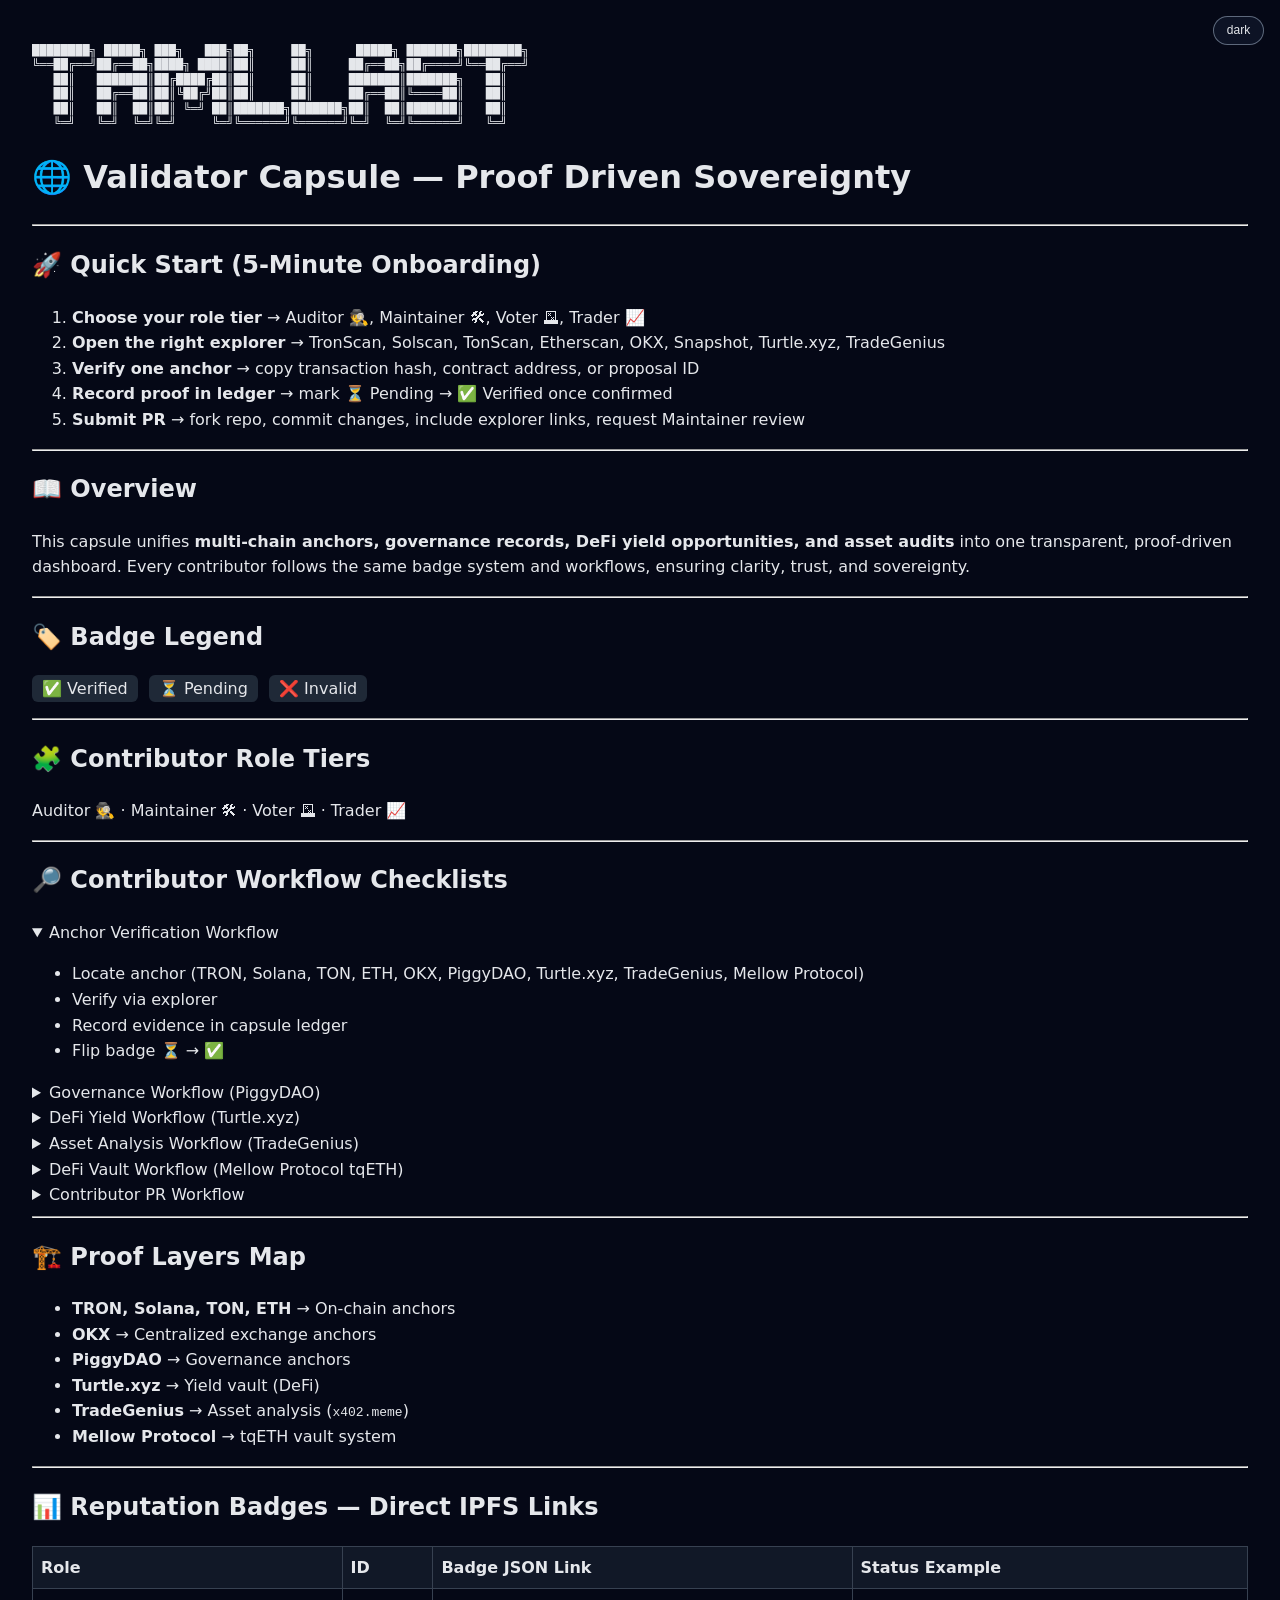
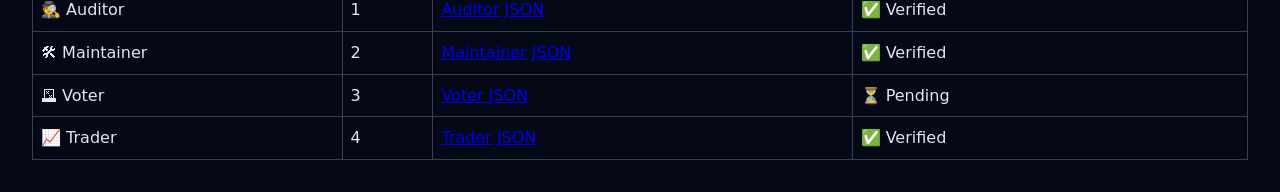
==== index.html @ 112803c5 "Fix formatting issues in index.html" ====
<!DOCTYPE html>
<html lang="en">
<head>
  <meta charset="UTF-8" />
  <title>Charm Capsule — Validator Dashboard</title>
  <meta name="viewport" content="width=device-width, initial-scale=1" />

  <meta property="og:title" content="Charm Capsule — Validator Sovereignty" />
  <meta property="og:description" content="Proof-driven governance, validator capsule, and sovereign ledger architecture." />
  <meta property="og:image" content="./Assets/og-image.png" />
  <meta property="og:url" content="https://charmcapsule.io" />
  <meta property="og:type" content="website" /> 
  
  <meta name="title" content="Charm Capsule — Validator Sovereignty Dashboard" />
  <meta name="description" content="A unified, proof-driven validator capsule for multi-chain anchors, governance records, DeFi yield workflows, and asset audits." />
  <meta name="keywords" content="validator dashboard, governance, multi-chain anchors, DeFi, TRON, Solana, TON, Ethereum, OKX, PiggyDAO, Turtle.xyz, TradeGenius, Mellow Protocol, tqETH" />
  <meta name="author" content="Charm Capsule" />
  <meta name="robots" content="index, follow" />
  <meta name="theme-color" content="#050816" />

  <style>
    :root {
      color-scheme: dark light;
      --bg: #050816;
      --fg: #e5e7eb;
    }
    [data-theme="light"] {
      --bg: #f9fafb;
      --fg: #020617;
    }

    body {
      font-family: system-ui, -apple-system, BlinkMacSystemFont, "Segoe UI", sans-serif;
      background: var(--bg);
      color: var(--fg);
      margin: 0;
      padding: 2rem;
      line-height: 1.6;
      transition: background 0.2s ease, color 0.2s ease;
    }

    .theme-toggle {
      position: fixed;
      top: 1rem;
      right: 1rem;
      padding: 0.4rem 0.8rem;
      border-radius: 999px;
      border: 1px solid rgba(148,163,184,0.6);
      background: rgba(15,23,42,0.8);
      color: #e5e7eb;
      cursor: pointer;
      font-size: 12px;
    }

    .pill {
      padding: 4px 10px;
      background: #1f2937;
      border-radius: 6px;
      margin-right: 6px;
    }

    pre.mono {
      background: #0a0f1a;
      padding: 1rem;
      border-radius: 8px;
      overflow-x: auto;
    }

    table {
      width: 100%;
      border-collapse: collapse;
      margin-top: 1rem;
    }

    th, td {
      border: 1px solid #374151;
      padding: 8px;
      text-align: left;
    }

    th {
      background: #111827;
    }
  </style>
</head>

<body>
  <button class="theme-toggle" id="themeToggle">dark</button>
<pre style="font-family: monospace; font-size: 12px; line-height: 1.2;">
████████╗ █████╗ ███╗   ███╗██╗     ██╗      █████╗ ███████╗████████╗
╚══██╔══╝██╔══██╗████╗ ████║██║     ██║     ██╔══██╗██╔════╝╚══██╔══╝
   ██║   ███████║██╔████╔██║██║     ██║     ███████║███████╗   ██║
   ██║   ██╔══██║██║╚██╔╝██║██║     ██║     ██╔══██║╚════██║   ██║
   ██║   ██║  ██║██║ ╚═╝ ██║███████╗███████╗██║  ██║███████║   ██║
   ╚═╝   ╚═╝  ╚═╝╚═╝     ╚═╝╚══════╝╚══════╝╚═╝  ╚═╝╚══════╝   ╚═╝
</pre>

<h1>🌐 Validator Capsule — Proof Driven Sovereignty</h1>
<hr />

<h2>🚀 Quick Start (5‑Minute Onboarding)</h2>
<ol>
  <li><strong>Choose your role tier</strong> → Auditor 🕵️, Maintainer 🛠, Voter 🗳, Trader 📈</li>
  <li><strong>Open the right explorer</strong> → TronScan, Solscan, TonScan, Etherscan, OKX, Snapshot, Turtle.xyz, TradeGenius</li>
  <li><strong>Verify one anchor</strong> → copy transaction hash, contract address, or proposal ID</li>
  <li><strong>Record proof in ledger</strong> → mark ⏳ Pending → ✅ Verified once confirmed</li>
  <li><strong>Submit PR</strong> → fork repo, commit changes, include explorer links, request Maintainer review</li>
</ol>

<hr />
<h2>📖 Overview</h2>
<p>
  This capsule unifies <strong>multi‑chain anchors, governance records, DeFi yield opportunities, and asset audits</strong> into one transparent,
  proof‑driven dashboard. Every contributor follows the same badge system and workflows, ensuring clarity, trust, and sovereignty.
</p>
  
<hr />
<h2>🏷️ Badge Legend</h2>
<p><span class="pill">✅ Verified</span> <span class="pill">⏳ Pending</span> <span class="pill">❌ Invalid</span></p>

<hr />
<h2>🧩 Contributor Role Tiers</h2>
<p>Auditor 🕵️ · Maintainer 🛠 · Voter 🗳 · Trader 📈</p>

<hr />
<h2>🔎 Contributor Workflow Checklists</h2>

<details open>
  <summary>Anchor Verification Workflow</summary>
  <ul>
    <li>Locate anchor (TRON, Solana, TON, ETH, OKX, PiggyDAO, Turtle.xyz, TradeGenius, Mellow Protocol)</li>
    <li>Verify via explorer</li>
    <li>Record evidence in capsule ledger</li>
    <li>Flip badge ⏳ → ✅</li>
  </ul>
</details>

<details>
  <summary>Governance Workflow (PiggyDAO)</summary>
  <ul>
    <li>Access Snapshot</li>
    <li>Review proposal</li>
    <li>Cast vote</li>
    <li>Record proposal ID + result</li>
  </ul>
</details>

<details>
  <summary>DeFi Yield Workflow (Turtle.xyz)</summary>
  <ul>
    <li>Open vault</li>
    <li>Check APR + incentives</li>
    <li>Deposit ETH</li>
    <li>Record contract + APR</li>
  </ul>
</details>

<details>
  <summary>Asset Analysis Workflow (TradeGenius)</summary>
  <ul>
    <li>Search asset <code>x402.meme</code></li>
    <li>Check audit score + liquidity</li>
    <li>Inspect holder distribution</li>
    <li>Record in capsule ledger</li>
  </ul>
</details>

<details>
  <summary>DeFi Vault Workflow (Mellow Protocol tqETH)</summary>
  <ul>
    <li>Verify Configurator + Vault contracts</li>
    <li>Check Fee Manager, Risk Manager, Oracle</li>
    <li>Confirm final tqETH Vault</li>
    <li>Record all contracts with ✅ badges</li>
  </ul>
</details>

<details>
  <summary>Contributor PR Workflow</summary>
  <ul>
    <li>Fork repo</li>
    <li>Update ledger with new anchor</li>
    <li>Commit changes</li>
    <li>Submit PR with explorer links</li>
    <li>Maintainer review → badge flip</li>
  </ul>
</details>

<hr />
<h2>🏗️ Proof Layers Map</h2>
<ul>
  <li><strong>TRON, Solana, TON, ETH</strong> → On‑chain anchors</li>
  <li><strong>OKX</strong> → Centralized exchange anchors</li>
  <li><strong>PiggyDAO</strong> → Governance anchors</li>
  <li><strong>Turtle.xyz</strong> → Yield vault (DeFi)</li>
  <li><strong>TradeGenius</strong> → Asset analysis (<code>x402.meme</code>)</li>
  <li><strong>Mellow Protocol</strong> → tqETH vault system</li>
</ul>

<hr />
<h2>📊 Reputation Badges — Direct IPFS Links</h2>

<table>
  <tr>
    <th>Role</th>
    <th>ID</th>
    <th>Badge JSON Link</th>
    <th>Status Example</th>
  </tr>
  <tr>
    <td>🕵️ Auditor</td>
    <td>1</td>
    <td><a href="https://ipfs.io/ipfs/bafkreia7qhvpw6gi57wgx5mq4prpf4gcckp5447dyote3qx6loabx75yv4/1.json" target="_blank">Auditor JSON</a></td>
    <td>✅ Verified</td>
  </tr>
  <tr>
    <td>🛠 Maintainer</td>
    <td>2</td>
    <td><a href="https://ipfs.io/ipfs/bafkreia7qhvpw6gi57wgx5mq4prpf4gcckp5447dyote3qx6loabx75yv4/2.json" target="_blank">Maintainer JSON</a></td>
    <td>✅ Verified</td>
  </tr>
  <tr>
    <td>🗳 Voter</td>
    <td>3</td>
    <td><a href="https://ipfs.io/ipfs/bafkreia7qhvpw6gi57wgx5mq4prpf4gcckp5447dyote3qx6loabx75yv4/3.json" target="_blank">Voter JSON</a></td>
    <td>⏳ Pending</td>
  </tr>
  <tr>
    <td>📈 Trader</td>
    <td>4</td>
    <td><a href="https://ipfs.io/ipfs/bafkreia7qhvpw6gi57wgx5mq4prpf4gcckp5447dyote3qx6loabx75yv4/4.json" target="_blank">Trader JSON</a></td>
    <td>✅ Verified</td>
  </tr>
</table>

  </div>

  <script>
    (function () {
      const root = document.documentElement;
      const btn = document.getElementById('themeToggle');
      const stored = localStorage.getItem('cc-theme');

      if (stored === 'light') {
        root.setAttribute('data-theme', 'light');
        btn.textContent = 'light';
      }

      btn.addEventListener('click', () => {
        const isLight = root.getAttribute('data-theme') === 'light';
        if (isLight) {
          root.removeAttribute('data-theme');
          localStorage.setItem('cc-theme', 'dark');
          btn.textContent = 'dark';
        } else {
          root.setAttribute('data-theme', 'light');
          localStorage.setItem('cc-theme', 'light');
          btn.textContent = 'light';
        }
      });
    })();
  </script>

</body>
</html>
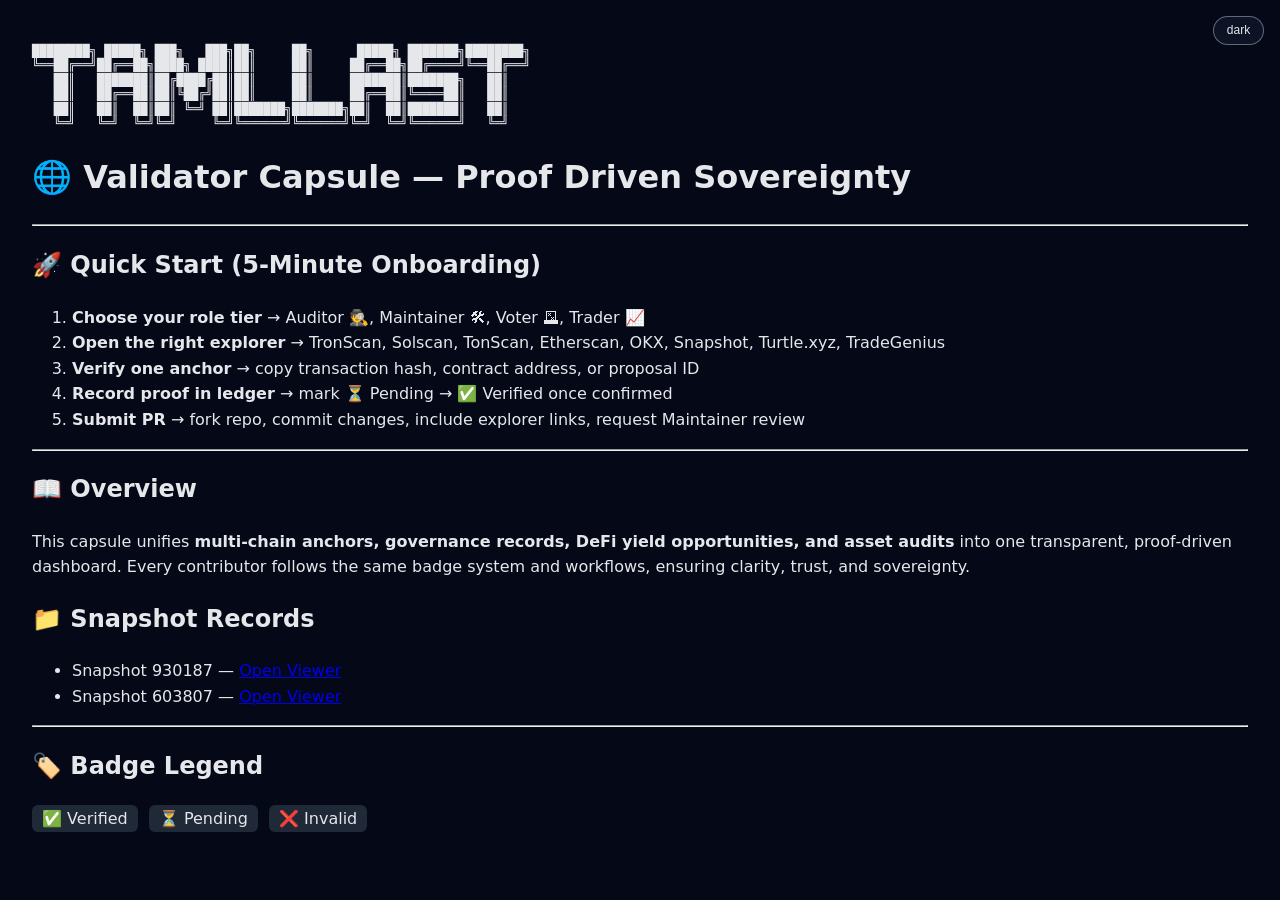
==== commit 8bbfd5d1: "Refactor HTML structure and add snapshot records" ====
--- a/index.html
+++ b/index.html
@@ -86,6 +86,7 @@
 
 <body>
   <button class="theme-toggle" id="themeToggle">dark</button>
+
 <pre style="font-family: monospace; font-size: 12px; line-height: 1.2;">
 ████████╗ █████╗ ███╗   ███╗██╗     ██╗      █████╗ ███████╗████████╗
 ╚══██╔══╝██╔══██╗████╗ ████║██║     ██║     ██╔══██╗██╔════╝╚══██╔══╝
@@ -113,129 +114,29 @@
   This capsule unifies <strong>multi‑chain anchors, governance records, DeFi yield opportunities, and asset audits</strong> into one transparent,
   proof‑driven dashboard. Every contributor follows the same badge system and workflows, ensuring clarity, trust, and sovereignty.
 </p>
-  
+
+<!-- ⭐⭐ INSERT SNAPSHOT RECORDS HERE ⭐⭐ -->
+
+<h2>📁 Snapshot Records</h2>
+<ul>
+  <li>
+    Snapshot 930187 —
+    <a href="validator-viewer/?id=930187">Open Viewer</a>
+  </li>
+
+  <li>
+    Snapshot 603807 —
+    <a href="validator-viewer/?id=603807">Open Viewer</a>
+  </li>
+</ul>
+
 <hr />
 <h2>🏷️ Badge Legend</h2>
 <p><span class="pill">✅ Verified</span> <span class="pill">⏳ Pending</span> <span class="pill">❌ Invalid</span></p>
 
-<hr />
-<h2>🧩 Contributor Role Tiers</h2>
-<p>Auditor 🕵️ · Maintainer 🛠 · Voter 🗳 · Trader 📈</p>
+<!-- (rest of your file continues unchanged) -->
 
-<hr />
-<h2>🔎 Contributor Workflow Checklists</h2>
-
-<details open>
-  <summary>Anchor Verification Workflow</summary>
-  <ul>
-    <li>Locate anchor (TRON, Solana, TON, ETH, OKX, PiggyDAO, Turtle.xyz, TradeGenius, Mellow Protocol)</li>
-    <li>Verify via explorer</li>
-    <li>Record evidence in capsule ledger</li>
-    <li>Flip badge ⏳ → ✅</li>
-  </ul>
-</details>
-
-<details>
-  <summary>Governance Workflow (PiggyDAO)</summary>
-  <ul>
-    <li>Access Snapshot</li>
-    <li>Review proposal</li>
-    <li>Cast vote</li>
-    <li>Record proposal ID + result</li>
-  </ul>
-</details>
-
-<details>
-  <summary>DeFi Yield Workflow (Turtle.xyz)</summary>
-  <ul>
-    <li>Open vault</li>
-    <li>Check APR + incentives</li>
-    <li>Deposit ETH</li>
-    <li>Record contract + APR</li>
-  </ul>
-</details>
-
-<details>
-  <summary>Asset Analysis Workflow (TradeGenius)</summary>
-  <ul>
-    <li>Search asset <code>x402.meme</code></li>
-    <li>Check audit score + liquidity</li>
-    <li>Inspect holder distribution</li>
-    <li>Record in capsule ledger</li>
-  </ul>
-</details>
-
-<details>
-  <summary>DeFi Vault Workflow (Mellow Protocol tqETH)</summary>
-  <ul>
-    <li>Verify Configurator + Vault contracts</li>
-    <li>Check Fee Manager, Risk Manager, Oracle</li>
-    <li>Confirm final tqETH Vault</li>
-    <li>Record all contracts with ✅ badges</li>
-  </ul>
-</details>
-
-<details>
-  <summary>Contributor PR Workflow</summary>
-  <ul>
-    <li>Fork repo</li>
-    <li>Update ledger with new anchor</li>
-    <li>Commit changes</li>
-    <li>Submit PR with explorer links</li>
-    <li>Maintainer review → badge flip</li>
-  </ul>
-</details>
-
-<hr />
-<h2>🏗️ Proof Layers Map</h2>
-<ul>
-  <li><strong>TRON, Solana, TON, ETH</strong> → On‑chain anchors</li>
-  <li><strong>OKX</strong> → Centralized exchange anchors</li>
-  <li><strong>PiggyDAO</strong> → Governance anchors</li>
-  <li><strong>Turtle.xyz</strong> → Yield vault (DeFi)</li>
-  <li><strong>TradeGenius</strong> → Asset analysis (<code>x402.meme</code>)</li>
-  <li><strong>Mellow Protocol</strong> → tqETH vault system</li>
-</ul>
-
-<hr />
-<h2>📊 Reputation Badges — Direct IPFS Links</h2>
-
-<table>
-  <tr>
-    <th>Role</th>
-    <th>ID</th>
-    <th>Badge JSON Link</th>
-    <th>Status Example</th>
-  </tr>
-  <tr>
-    <td>🕵️ Auditor</td>
-    <td>1</td>
-    <td><a href="https://ipfs.io/ipfs/bafkreia7qhvpw6gi57wgx5mq4prpf4gcckp5447dyote3qx6loabx75yv4/1.json" target="_blank">Auditor JSON</a></td>
-    <td>✅ Verified</td>
-  </tr>
-  <tr>
-    <td>🛠 Maintainer</td>
-    <td>2</td>
-    <td><a href="https://ipfs.io/ipfs/bafkreia7qhvpw6gi57wgx5mq4prpf4gcckp5447dyote3qx6loabx75yv4/2.json" target="_blank">Maintainer JSON</a></td>
-    <td>✅ Verified</td>
-  </tr>
-  <tr>
-    <td>🗳 Voter</td>
-    <td>3</td>
-    <td><a href="https://ipfs.io/ipfs/bafkreia7qhvpw6gi57wgx5mq4prpf4gcckp5447dyote3qx6loabx75yv4/3.json" target="_blank">Voter JSON</a></td>
-    <td>⏳ Pending</td>
-  </tr>
-  <tr>
-    <td>📈 Trader</td>
-    <td>4</td>
-    <td><a href="https://ipfs.io/ipfs/bafkreia7qhvpw6gi57wgx5mq4prpf4gcckp5447dyote3qx6loabx75yv4/4.json" target="_blank">Trader JSON</a></td>
-    <td>✅ Verified</td>
-  </tr>
-</table>
-
-  </div>
-
-  <script>
+<script>
     (function () {
       const root = document.documentElement;
       const btn = document.getElementById('themeToggle');
@@ -259,7 +160,7 @@
         }
       });
     })();
-  </script>
+</script>
 
 </body>
 </html>
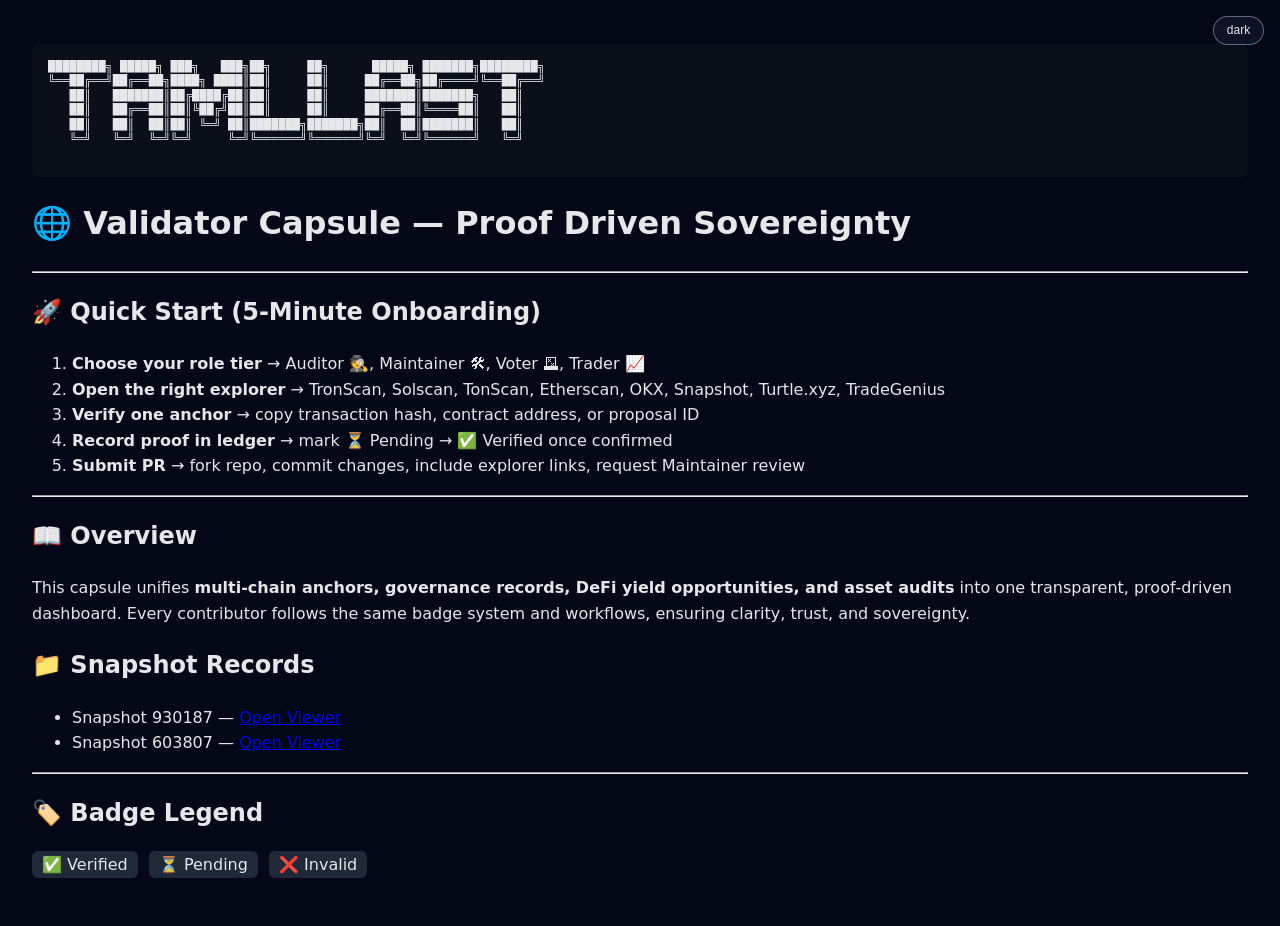
==== commit ad2241cd: "Refactor HTML structure and improve formatting" ====
--- a/index.html
+++ b/index.html
@@ -87,56 +87,57 @@
 <body>
   <button class="theme-toggle" id="themeToggle">dark</button>
 
-<pre style="font-family: monospace; font-size: 12px; line-height: 1.2;">
+  <pre class="mono" style="font-size: 12px; line-height: 1.2;">
 ████████╗ █████╗ ███╗   ███╗██╗     ██╗      █████╗ ███████╗████████╗
 ╚══██╔══╝██╔══██╗████╗ ████║██║     ██║     ██╔══██╗██╔════╝╚══██╔══╝
    ██║   ███████║██╔████╔██║██║     ██║     ███████║███████╗   ██║
    ██║   ██╔══██║██║╚██╔╝██║██║     ██║     ██╔══██║╚════██║   ██║
    ██║   ██║  ██║██║ ╚═╝ ██║███████╗███████╗██║  ██║███████║   ██║
    ╚═╝   ╚═╝  ╚═╝╚═╝     ╚═╝╚══════╝╚══════╝╚═╝  ╚═╝╚══════╝   ╚═╝
-</pre>
+  </pre>
 
-<h1>🌐 Validator Capsule — Proof Driven Sovereignty</h1>
-<hr />
+  <h1>🌐 Validator Capsule — Proof Driven Sovereignty</h1>
+  <hr />
 
-<h2>🚀 Quick Start (5‑Minute Onboarding)</h2>
-<ol>
-  <li><strong>Choose your role tier</strong> → Auditor 🕵️, Maintainer 🛠, Voter 🗳, Trader 📈</li>
-  <li><strong>Open the right explorer</strong> → TronScan, Solscan, TonScan, Etherscan, OKX, Snapshot, Turtle.xyz, TradeGenius</li>
-  <li><strong>Verify one anchor</strong> → copy transaction hash, contract address, or proposal ID</li>
-  <li><strong>Record proof in ledger</strong> → mark ⏳ Pending → ✅ Verified once confirmed</li>
-  <li><strong>Submit PR</strong> → fork repo, commit changes, include explorer links, request Maintainer review</li>
-</ol>
+  <h2>🚀 Quick Start (5‑Minute Onboarding)</h2>
+  <ol>
+    <li><strong>Choose your role tier</strong> → Auditor 🕵️, Maintainer 🛠, Voter 🗳, Trader 📈</li>
+    <li><strong>Open the right explorer</strong> → TronScan, Solscan, TonScan, Etherscan, OKX, Snapshot, Turtle.xyz, TradeGenius</li>
+    <li><strong>Verify one anchor</strong> → copy transaction hash, contract address, or proposal ID</li>
+    <li><strong>Record proof in ledger</strong> → mark ⏳ Pending → ✅ Verified once confirmed</li>
+    <li><strong>Submit PR</strong> → fork repo, commit changes, include explorer links, request Maintainer review</li>
+  </ol>
 
-<hr />
-<h2>📖 Overview</h2>
-<p>
-  This capsule unifies <strong>multi‑chain anchors, governance records, DeFi yield opportunities, and asset audits</strong> into one transparent,
-  proof‑driven dashboard. Every contributor follows the same badge system and workflows, ensuring clarity, trust, and sovereignty.
-</p>
+  <hr />
+  <h2>📖 Overview</h2>
+  <p>
+    This capsule unifies <strong>multi‑chain anchors, governance records, DeFi yield opportunities, and asset audits</strong> into one transparent,
+    proof‑driven dashboard. Every contributor follows the same badge system and workflows, ensuring clarity, trust, and sovereignty.
+  </p>
 
-<!-- ⭐⭐ INSERT SNAPSHOT RECORDS HERE ⭐⭐ -->
+  <h2>📁 Snapshot Records</h2>
+  <ul>
+    <li>
+      Snapshot 930187 —
+      <a href="validator-viewer/?id=930187">Open Viewer</a>
+    </li>
+    <li>
+      Snapshot 603807 —
+      <a href="validator-viewer/?id=603807">Open Viewer</a>
+    </li>
+  </ul>
 
-<h2>📁 Snapshot Records</h2>
-<ul>
-  <li>
-    Snapshot 930187 —
-    <a href="validator-viewer/?id=930187">Open Viewer</a>
-  </li>
+  <hr />
+  <h2>🏷️ Badge Legend</h2>
+  <p>
+    <span class="pill">✅ Verified</span>
+    <span class="pill">⏳ Pending</span>
+    <span class="pill">❌ Invalid</span>
+  </p>
 
-  <li>
-    Snapshot 603807 —
-    <a href="validator-viewer/?id=603807">Open Viewer</a>
-  </li>
-</ul>
+  <!-- (rest of your sections can continue here as needed) -->
 
-<hr />
-<h2>🏷️ Badge Legend</h2>
-<p><span class="pill">✅ Verified</span> <span class="pill">⏳ Pending</span> <span class="pill">❌ Invalid</span></p>
-
-<!-- (rest of your file continues unchanged) -->
-
-<script>
+  <script>
     (function () {
       const root = document.documentElement;
       const btn = document.getElementById('themeToggle');
@@ -160,7 +161,6 @@
         }
       });
     })();
-</script>
-
+  </script>
 </body>
 </html>
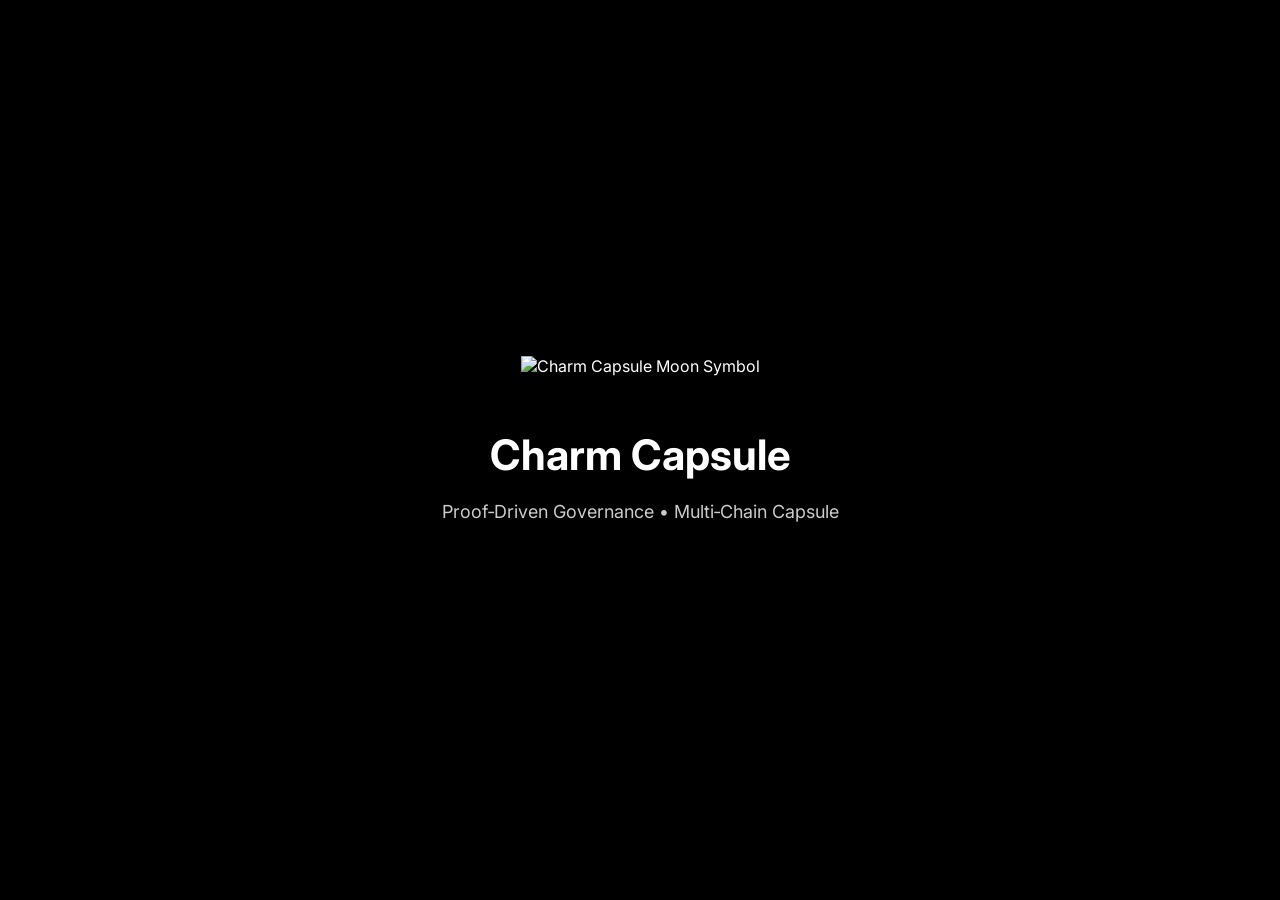
==== commit f20a8ead: "Refactor index.html for SEO and layout improvements Updated the HTML structure and meta tags for imp" ====
--- a/index.html
+++ b/index.html
@@ -2,165 +2,88 @@
 <html lang="en">
 <head>
   <meta charset="UTF-8" />
-  <title>Charm Capsule — Validator Dashboard</title>
-  <meta name="viewport" content="width=device-width, initial-scale=1" />
+  <meta name="viewport" content="width=device-width, initial-scale=1.0" />
 
-  <meta property="og:title" content="Charm Capsule — Validator Sovereignty" />
-  <meta property="og:description" content="Proof-driven governance, validator capsule, and sovereign ledger architecture." />
-  <meta property="og:image" content="./Assets/og-image.png" />
-  <meta property="og:url" content="https://charmcapsule.io" />
-  <meta property="og:type" content="website" /> 
-  
-  <meta name="title" content="Charm Capsule — Validator Sovereignty Dashboard" />
-  <meta name="description" content="A unified, proof-driven validator capsule for multi-chain anchors, governance records, DeFi yield workflows, and asset audits." />
-  <meta name="keywords" content="validator dashboard, governance, multi-chain anchors, DeFi, TRON, Solana, TON, Ethereum, OKX, PiggyDAO, Turtle.xyz, TradeGenius, Mellow Protocol, tqETH" />
-  <meta name="author" content="Charm Capsule" />
-  <meta name="robots" content="index, follow" />
-  <meta name="theme-color" content="#050816" />
+  <title>Charm Capsule</title>
 
+  <!-- Favicon -->
+  <link rel="icon" type="image/x-icon" href="/favicon.ico" />
+
+  <!-- Manifest -->
+  <link rel="manifest" href="/manifest.json" />
+
+  <!-- Theme Colors -->
+  <meta name="theme-color" content="#0b0c10" />
+  <meta name="background-color" content="#000000" />
+
+  <!-- Open Graph -->
+  <meta property="og:title" content="Charm Capsule" />
+  <meta property="og:description" content="Proof‑Driven Governance • Multi‑Chain Capsule" />
+  <meta property="og:image" content="/Assets/og-image.png" />
+  <meta property="og:type" content="website" />
+  <meta property="og:url" content="https://mondjoe.github.io" />
+
+  <!-- Twitter -->
+  <meta name="twitter:card" content="summary_large_image" />
+  <meta name="twitter:title" content="Charm Capsule" />
+  <meta name="twitter:description" content="Proof‑Driven Governance • Multi‑Chain Capsule" />
+  <meta name="twitter:image" content="/Assets/og-image.png" />
+
+  <!-- Fonts -->
+  <link href="https://fonts.googleapis.com/css2?family=Inter:wght@300;400;600;700&display=swap" rel="stylesheet" />
+
+  <!-- Styles -->
   <style>
-    :root {
-      color-scheme: dark light;
-      --bg: #050816;
-      --fg: #e5e7eb;
-    }
-    [data-theme="light"] {
-      --bg: #f9fafb;
-      --fg: #020617;
+    body {
+      margin: 0;
+      padding: 0;
+      background: #000;
+      color: #fff;
+      font-family: "Inter", sans-serif;
+      display: flex;
+      justify-content: center;
+      align-items: center;
+      height: 100vh;
+      text-align: center;
     }
 
-    body {
-      font-family: system-ui, -apple-system, BlinkMacSystemFont, "Segoe UI", sans-serif;
-      background: var(--bg);
-      color: var(--fg);
-      margin: 0;
-      padding: 2rem;
-      line-height: 1.6;
-      transition: background 0.2s ease, color 0.2s ease;
+    .container {
+      max-width: 600px;
+      padding: 20px;
     }
 
-    .theme-toggle {
-      position: fixed;
-      top: 1rem;
-      right: 1rem;
-      padding: 0.4rem 0.8rem;
-      border-radius: 999px;
-      border: 1px solid rgba(148,163,184,0.6);
-      background: rgba(15,23,42,0.8);
-      color: #e5e7eb;
-      cursor: pointer;
-      font-size: 12px;
+    h1 {
+      font-size: 42px;
+      font-weight: 700;
+      margin-bottom: 10px;
     }
 
-    .pill {
-      padding: 4px 10px;
-      background: #1f2937;
-      border-radius: 6px;
-      margin-right: 6px;
+    p {
+      font-size: 18px;
+      opacity: 0.8;
+      line-height: 1.6;
     }
 
-    pre.mono {
-      background: #0a0f1a;
-      padding: 1rem;
-      border-radius: 8px;
-      overflow-x: auto;
-    }
-
-    table {
-      width: 100%;
-      border-collapse: collapse;
-      margin-top: 1rem;
-    }
-
-    th, td {
-      border: 1px solid #374151;
-      padding: 8px;
-      text-align: left;
-    }
-
-    th {
-      background: #111827;
+    .moon {
+      width: 160px;
+      height: auto;
+      margin-bottom: 25px;
     }
   </style>
 </head>
 
 <body>
-  <button class="theme-toggle" id="themeToggle">dark</button>
+  <div class="container">
+    <img src="/Assets/og-image.png" alt="Charm Capsule Moon Symbol" class="moon" />
+    <h1>Charm Capsule</h1>
+    <p>Proof‑Driven Governance • Multi‑Chain Capsule</p>
+  </div>
 
-  <pre class="mono" style="font-size: 12px; line-height: 1.2;">
-████████╗ █████╗ ███╗   ███╗██╗     ██╗      █████╗ ███████╗████████╗
-╚══██╔══╝██╔══██╗████╗ ████║██║     ██║     ██╔══██╗██╔════╝╚══██╔══╝
-   ██║   ███████║██╔████╔██║██║     ██║     ███████║███████╗   ██║
-   ██║   ██╔══██║██║╚██╔╝██║██║     ██║     ██╔══██║╚════██║   ██║
-   ██║   ██║  ██║██║ ╚═╝ ██║███████╗███████╗██║  ██║███████║   ██║
-   ╚═╝   ╚═╝  ╚═╝╚═╝     ╚═╝╚══════╝╚══════╝╚═╝  ╚═╝╚══════╝   ╚═╝
-  </pre>
-
-  <h1>🌐 Validator Capsule — Proof Driven Sovereignty</h1>
-  <hr />
-
-  <h2>🚀 Quick Start (5‑Minute Onboarding)</h2>
-  <ol>
-    <li><strong>Choose your role tier</strong> → Auditor 🕵️, Maintainer 🛠, Voter 🗳, Trader 📈</li>
-    <li><strong>Open the right explorer</strong> → TronScan, Solscan, TonScan, Etherscan, OKX, Snapshot, Turtle.xyz, TradeGenius</li>
-    <li><strong>Verify one anchor</strong> → copy transaction hash, contract address, or proposal ID</li>
-    <li><strong>Record proof in ledger</strong> → mark ⏳ Pending → ✅ Verified once confirmed</li>
-    <li><strong>Submit PR</strong> → fork repo, commit changes, include explorer links, request Maintainer review</li>
-  </ol>
-
-  <hr />
-  <h2>📖 Overview</h2>
-  <p>
-    This capsule unifies <strong>multi‑chain anchors, governance records, DeFi yield opportunities, and asset audits</strong> into one transparent,
-    proof‑driven dashboard. Every contributor follows the same badge system and workflows, ensuring clarity, trust, and sovereignty.
-  </p>
-
-  <h2>📁 Snapshot Records</h2>
-  <ul>
-    <li>
-      Snapshot 930187 —
-      <a href="validator-viewer/?id=930187">Open Viewer</a>
-    </li>
-    <li>
-      Snapshot 603807 —
-      <a href="validator-viewer/?id=603807">Open Viewer</a>
-    </li>
-  </ul>
-
-  <hr />
-  <h2>🏷️ Badge Legend</h2>
-  <p>
-    <span class="pill">✅ Verified</span>
-    <span class="pill">⏳ Pending</span>
-    <span class="pill">❌ Invalid</span>
-  </p>
-
-  <!-- (rest of your sections can continue here as needed) -->
-
+  <!-- PWA Service Worker -->
   <script>
-    (function () {
-      const root = document.documentElement;
-      const btn = document.getElementById('themeToggle');
-      const stored = localStorage.getItem('cc-theme');
-
-      if (stored === 'light') {
-        root.setAttribute('data-theme', 'light');
-        btn.textContent = 'light';
-      }
-
-      btn.addEventListener('click', () => {
-        const isLight = root.getAttribute('data-theme') === 'light';
-        if (isLight) {
-          root.removeAttribute('data-theme');
-          localStorage.setItem('cc-theme', 'dark');
-          btn.textContent = 'dark';
-        } else {
-          root.setAttribute('data-theme', 'light');
-          localStorage.setItem('cc-theme', 'light');
-          btn.textContent = 'light';
-        }
-      });
-    })();
+    if ("serviceWorker" in navigator) {
+      navigator.serviceWorker.register("/sw.js");
+    }
   </script>
 </body>
 </html>
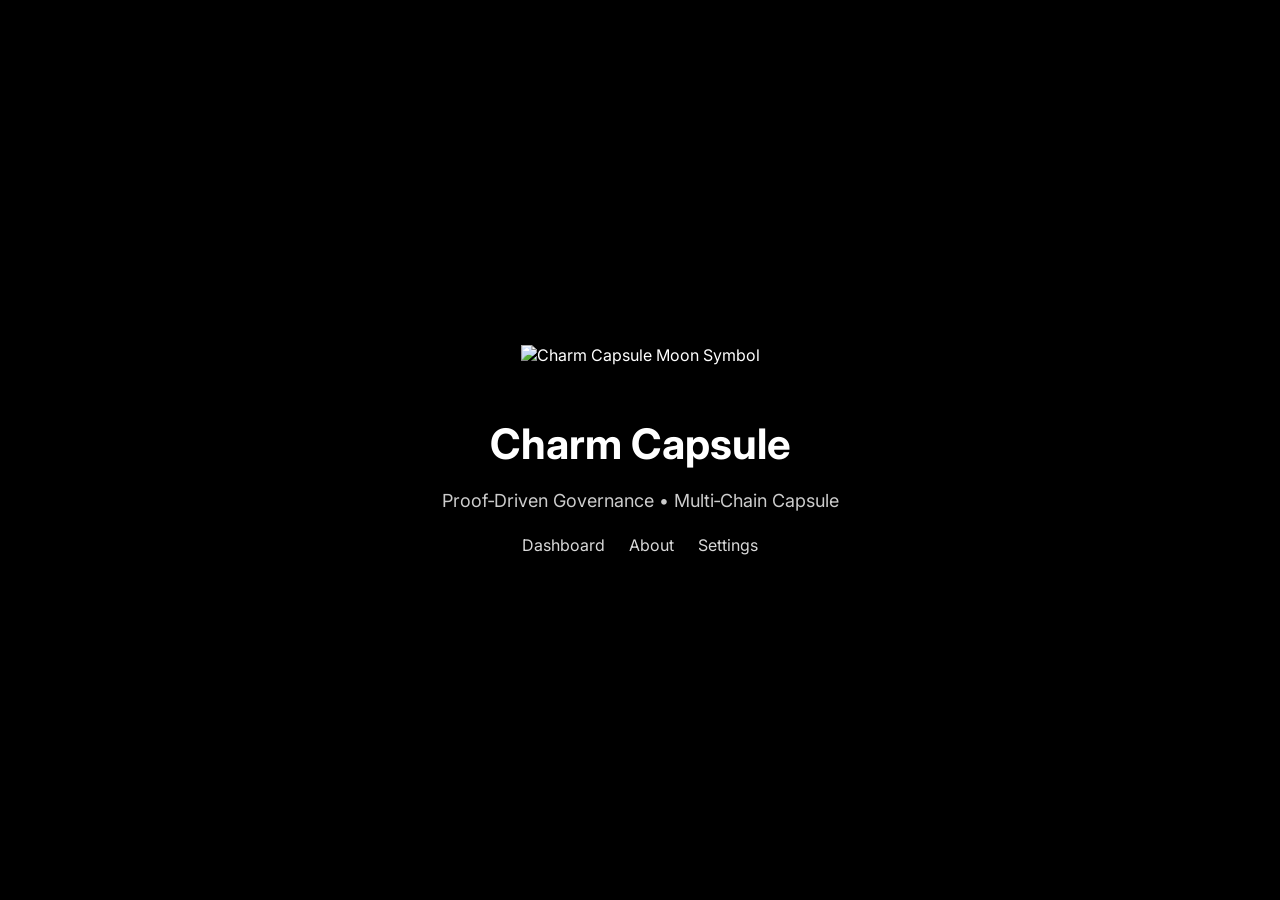
==== commit a8cfd208: "Add navigation links to index.html" ====
--- a/index.html
+++ b/index.html
@@ -69,6 +69,18 @@
       height: auto;
       margin-bottom: 25px;
     }
+
+    nav a {
+      color: #fff;
+      margin: 0 10px;
+      font-size: 16px;
+      text-decoration: none;
+      opacity: 0.85;
+    }
+
+    nav a:hover {
+      opacity: 1;
+    }
   </style>
 </head>
 
@@ -77,12 +89,61 @@
     <img src="/Assets/og-image.png" alt="Charm Capsule Moon Symbol" class="moon" />
     <h1>Charm Capsule</h1>
     <p>Proof‑Driven Governance • Multi‑Chain Capsule</p>
+
+    <nav style="margin-top: 20px;">
+      <a href="/dashboard.html">Dashboard</a>
+      <a href="/about.html">About</a>
+      <a href="/settings.html">Settings</a>
+    </nav>
   </div>
 
-  <!-- PWA Service Worker -->
+  <!-- PWA Service Worker + Update Popup -->
   <script>
     if ("serviceWorker" in navigator) {
       navigator.serviceWorker.register("/sw.js");
+
+      navigator.serviceWorker.addEventListener("message", (event) => {
+        if (event.data && event.data.type === "NEW_VERSION") {
+          showUpdatePopup();
+        }
+      });
+    }
+
+    function showUpdatePopup() {
+      const box = document.createElement("div");
+      box.style.position = "fixed";
+      box.style.bottom = "20px";
+      box.style.left = "50%";
+      box.style.transform = "translateX(-50%)";
+      box.style.background = "#111";
+      box.style.color = "#fff";
+      box.style.padding = "14px 20px";
+      box.style.borderRadius = "8px";
+      box.style.fontFamily = "Inter, sans-serif";
+      box.style.boxShadow = "0 0 12px rgba(255,255,255,0.15)";
+      box.style.zIndex = "9999";
+      box.style.textAlign = "center";
+      box.style.fontSize = "15px";
+      box.style.opacity = "0.95";
+
+      box.innerHTML = `
+        New version available — <strong>Refresh?</strong>
+        <button id="refreshBtn" style="
+          margin-left: 10px;
+          padding: 6px 12px;
+          background: #fff;
+          color: #000;
+          border: none;
+          border-radius: 4px;
+          cursor: pointer;
+        ">Refresh</button>
+      `;
+
+      document.body.appendChild(box);
+
+      document.getElementById("refreshBtn").onclick = () => {
+        location.reload(true);
+      };
     }
   </script>
 </body>
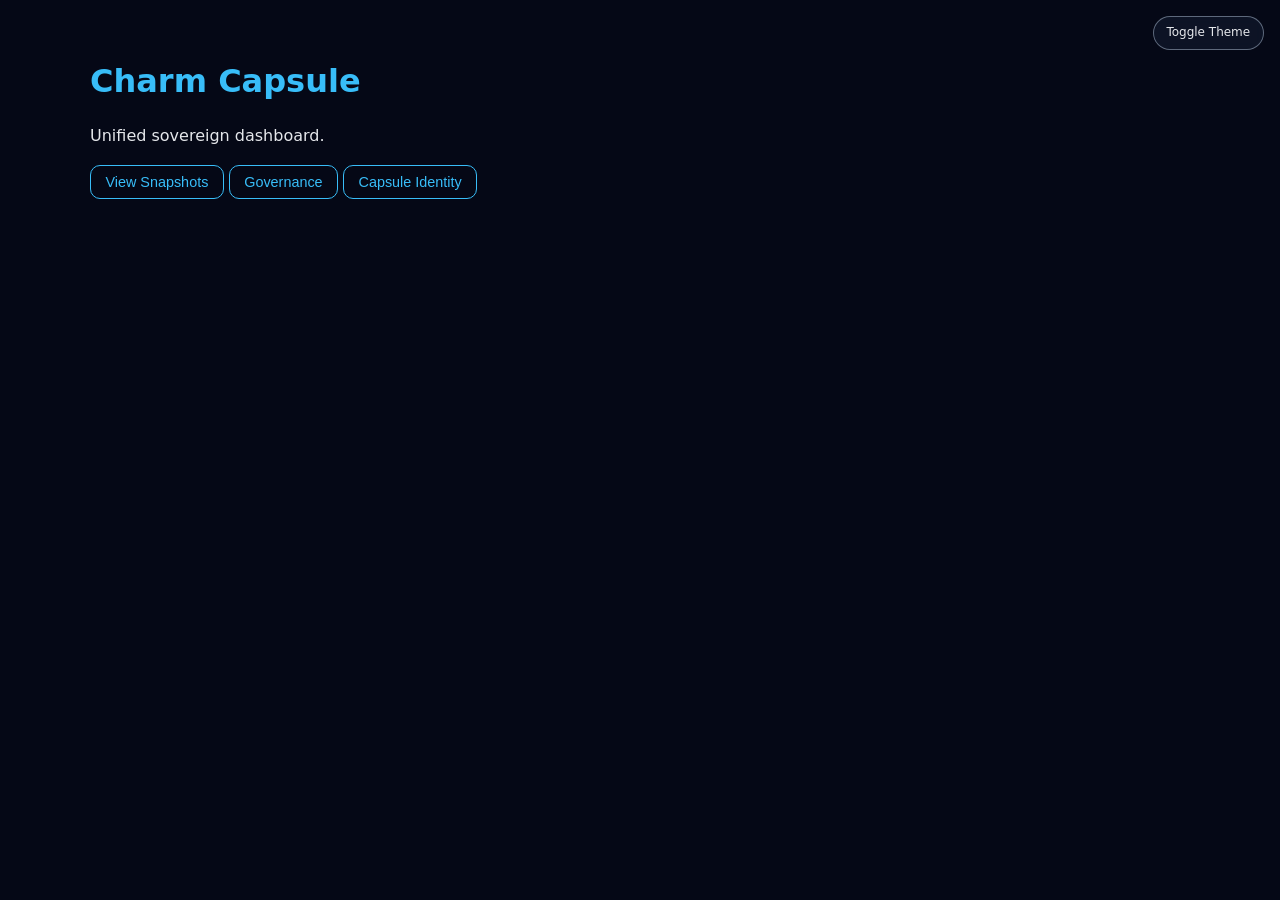
==== commit 71bd4273: "Update title and add theme toggle functionality" ====
--- a/index.html
+++ b/index.html
@@ -4,147 +4,57 @@
   <meta charset="UTF-8" />
   <meta name="viewport" content="width=device-width, initial-scale=1.0" />
 
-  <title>Charm Capsule</title>
+  <title>Charm Capsule — Sovereign Dashboard</title>
+
+  <!-- PWA -->
+  <link rel="manifest" href="/manifest.json" />
+  <meta name="theme-color" content="#0b0c10" />
+
+  <!-- Styles -->
+  <link rel="stylesheet" href="/dashboard.css" />
+  <link rel="stylesheet" href="/snapshot.css" />
 
   <!-- Favicon -->
-  <link rel="icon" type="image/x-icon" href="/favicon.ico" />
-
-  <!-- Manifest -->
-  <link rel="manifest" href="/manifest.json" />
-
-  <!-- Theme Colors -->
-  <meta name="theme-color" content="#0b0c10" />
-  <meta name="background-color" content="#000000" />
-
-  <!-- Open Graph -->
-  <meta property="og:title" content="Charm Capsule" />
-  <meta property="og:description" content="Proof‑Driven Governance • Multi‑Chain Capsule" />
-  <meta property="og:image" content="/Assets/og-image.png" />
-  <meta property="og:type" content="website" />
-  <meta property="og:url" content="https://mondjoe.github.io" />
-
-  <!-- Twitter -->
-  <meta name="twitter:card" content="summary_large_image" />
-  <meta name="twitter:title" content="Charm Capsule" />
-  <meta name="twitter:description" content="Proof‑Driven Governance • Multi‑Chain Capsule" />
-  <meta name="twitter:image" content="/Assets/og-image.png" />
-
-  <!-- Fonts -->
-  <link href="https://fonts.googleapis.com/css2?family=Inter:wght@300;400;600;700&display=swap" rel="stylesheet" />
-
-  <!-- Styles -->
-  <style>
-    body {
-      margin: 0;
-      padding: 0;
-      background: #000;
-      color: #fff;
-      font-family: "Inter", sans-serif;
-      display: flex;
-      justify-content: center;
-      align-items: center;
-      height: 100vh;
-      text-align: center;
-    }
-
-    .container {
-      max-width: 600px;
-      padding: 20px;
-    }
-
-    h1 {
-      font-size: 42px;
-      font-weight: 700;
-      margin-bottom: 10px;
-    }
-
-    p {
-      font-size: 18px;
-      opacity: 0.8;
-      line-height: 1.6;
-    }
-
-    .moon {
-      width: 160px;
-      height: auto;
-      margin-bottom: 25px;
-    }
-
-    nav a {
-      color: #fff;
-      margin: 0 10px;
-      font-size: 16px;
-      text-decoration: none;
-      opacity: 0.85;
-    }
-
-    nav a:hover {
-      opacity: 1;
-    }
-  </style>
+  <link rel="icon" href="/favicon.ico" />
 </head>
 
 <body>
-  <div class="container">
-    <img src="/Assets/og-image.png" alt="Charm Capsule Moon Symbol" class="moon" />
-    <h1>Charm Capsule</h1>
-    <p>Proof‑Driven Governance • Multi‑Chain Capsule</p>
 
-    <nav style="margin-top: 20px;">
-      <a href="/dashboard.html">Dashboard</a>
-      <a href="/about.html">About</a>
-      <a href="/settings.html">Settings</a>
-    </nav>
+  <!-- Theme Toggle -->
+  <div class="theme-toggle" onclick="toggleTheme()">Toggle Theme</div>
+
+  <!-- Root App Container -->
+  <div id="app">
+    <!-- Router will inject content here -->
   </div>
 
-  <!-- PWA Service Worker + Update Popup -->
+  <!-- Scripts -->
+  <script src="/router.js"></script>
+  <script src="/snapshot-viewer.js"></script>
+  <script src="/snapshot-list.js"></script>
+  <script src="/governance.js"></script>
+  <script src="/capsule-info.js"></script>
+
   <script>
+    // Theme toggle logic
+    function toggleTheme() {
+      const current = document.documentElement.getAttribute("data-theme");
+      const next = current === "light" ? "dark" : "light";
+      document.documentElement.setAttribute("data-theme", next);
+      localStorage.setItem("charm-theme", next);
+    }
+
+    // Load saved theme
+    (function () {
+      const saved = localStorage.getItem("charm-theme");
+      if (saved) document.documentElement.setAttribute("data-theme", saved);
+    })();
+
+    // Register service worker
     if ("serviceWorker" in navigator) {
       navigator.serviceWorker.register("/sw.js");
-
-      navigator.serviceWorker.addEventListener("message", (event) => {
-        if (event.data && event.data.type === "NEW_VERSION") {
-          showUpdatePopup();
-        }
-      });
-    }
-
-    function showUpdatePopup() {
-      const box = document.createElement("div");
-      box.style.position = "fixed";
-      box.style.bottom = "20px";
-      box.style.left = "50%";
-      box.style.transform = "translateX(-50%)";
-      box.style.background = "#111";
-      box.style.color = "#fff";
-      box.style.padding = "14px 20px";
-      box.style.borderRadius = "8px";
-      box.style.fontFamily = "Inter, sans-serif";
-      box.style.boxShadow = "0 0 12px rgba(255,255,255,0.15)";
-      box.style.zIndex = "9999";
-      box.style.textAlign = "center";
-      box.style.fontSize = "15px";
-      box.style.opacity = "0.95";
-
-      box.innerHTML = `
-        New version available — <strong>Refresh?</strong>
-        <button id="refreshBtn" style="
-          margin-left: 10px;
-          padding: 6px 12px;
-          background: #fff;
-          color: #000;
-          border: none;
-          border-radius: 4px;
-          cursor: pointer;
-        ">Refresh</button>
-      `;
-
-      document.body.appendChild(box);
-
-      document.getElementById("refreshBtn").onclick = () => {
-        location.reload(true);
-      };
     }
   </script>
+
 </body>
 </html>
--- a/dashboard.css
+++ b/dashboard.css
@@ -0,0 +1,189 @@
+/* -----------------------------------------------------------
+   Charm Capsule — Unified Sovereign Theme
+   Applies to: Dashboard, Governance, Snapshots, Viewer, Capsule Info
+   Clean, minimal, dark/light adaptive
+----------------------------------------------------------- */
+
+:root {
+  color-scheme: dark light;
+
+  --bg: #050816;
+  --fg: #e5e7eb;
+
+  --card-bg: #0a0f1a;
+  --border: #1e293b;
+
+  --pill-bg: #1f2937;
+  --accent: #38bdf8;
+  --accent-soft: rgba(56, 189, 248, 0.15);
+
+  --radius: 10px;
+  --transition: 0.2s ease;
+}
+
+[data-theme="light"] {
+  --bg: #f9fafb;
+  --fg: #020617;
+
+  --card-bg: #ffffff;
+  --border: #cbd5e1;
+
+  --pill-bg: #e2e8f0;
+  --accent: #0284c7;
+  --accent-soft: rgba(2, 132, 199, 0.15);
+}
+
+/* Base layout */
+
+body {
+  margin: 0;
+  padding: 2rem;
+  background: var(--bg);
+  color: var(--fg);
+  font-family: system-ui, -apple-system, BlinkMacSystemFont, "Segoe UI", sans-serif;
+  line-height: 1.6;
+  transition: background var(--transition), color var(--transition);
+}
+
+/* Theme toggle */
+
+.theme-toggle {
+  position: fixed;
+  top: 1rem;
+  right: 1rem;
+  padding: 0.4rem 0.8rem;
+  border-radius: 999px;
+  border: 1px solid rgba(148,163,184,0.6);
+  background: rgba(15,23,42,0.8);
+  color: #e5e7eb;
+  cursor: pointer;
+  font-size: 12px;
+  backdrop-filter: blur(6px);
+}
+
+/* Cards */
+
+.card,
+.snapshot-card {
+  background: var(--card-bg);
+  border: 1px solid var(--border);
+  border-radius: var(--radius);
+  padding: 1.25rem;
+  margin-bottom: 1.5rem;
+  transition: var(--transition);
+}
+
+.snapshot-card:hover,
+.card:hover {
+  border-color: var(--accent);
+  background: var(--accent-soft);
+}
+
+/* Headers */
+
+h1, h2 {
+  color: var(--accent);
+  margin-top: 0;
+}
+
+/* Pills */
+
+.pill {
+  padding: 4px 10px;
+  background: var(--pill-bg);
+  border-radius: 6px;
+  margin-right: 6px;
+  font-size: 13px;
+}
+
+/* Buttons */
+
+.snapshot-btn,
+.btn {
+  display: inline-block;
+  padding: 0.5rem 0.9rem;
+  border-radius: var(--radius);
+  border: 1px solid var(--accent);
+  color: var(--accent);
+  background: transparent;
+  text-decoration: none;
+  font-size: 0.9rem;
+  transition: var(--transition);
+  cursor: pointer;
+}
+
+.snapshot-btn:hover,
+.btn:hover {
+  background: var(--accent);
+  color: #000;
+}
+
+/* Tables */
+
+table {
+  width: 100%;
+  border-collapse: collapse;
+  margin-top: 1rem;
+  font-size: 14px;
+}
+
+th, td {
+  border: 1px solid var(--border);
+  padding: 8px;
+  text-align: left;
+}
+
+th {
+  background: #111827;
+  color: #f1f5f9;
+}
+
+[data-theme="light"] th {
+  background: #e2e8f0;
+  color: #020617;
+}
+
+/* Code blocks */
+
+pre.mono,
+.snapshot-json {
+  background: var(--card-bg);
+  padding: 1rem;
+  border-radius: var(--radius);
+  overflow-x: auto;
+  border: 1px solid var(--border);
+  font-size: 13px;
+}
+
+/* Snapshot viewer iframe */
+
+.snapshot-frame {
+  width: 100%;
+  height: 80vh;
+  border-radius: var(--radius);
+  border: 1px solid var(--border);
+  margin-top: 1rem;
+}
+
+/* Error box */
+
+.error-box {
+  margin-top: 1rem;
+  padding: 0.75rem 1rem;
+  border-radius: var(--radius);
+  border: 1px solid #b91c1c;
+  background: rgba(185, 28, 28, 0.1);
+  color: #fecaca;
+  font-size: 14px;
+}
+
+/* Links */
+
+a {
+  color: var(--accent);
+  text-decoration: none;
+}
+
+a:hover {
+  text-decoration: underline;
+}
--- a/snapshot.css
+++ b/snapshot.css
@@ -0,0 +1,150 @@
+/* -----------------------------------------------------------
+   Charm Capsule — Snapshot System Stylesheet
+   Premium, minimal, sovereign UI
+----------------------------------------------------------- */
+
+:root {
+  color-scheme: dark light;
+
+  --bg: #050816;
+  --fg: #e5e7eb;
+
+  --card-bg: #0a0f1a;
+  --border: #1e293b;
+  --accent: #38bdf8;
+  --accent-soft: rgba(56, 189, 248, 0.15);
+
+  --radius: 10px;
+  --transition: 0.2s ease;
+}
+
+[data-theme="light"] {
+  --bg: #f9fafb;
+  --fg: #020617;
+
+  --card-bg: #ffffff;
+  --border: #cbd5e1;
+  --accent: #0284c7;
+  --accent-soft: rgba(2, 132, 199, 0.15);
+}
+
+/* Base layout */
+
+body {
+  margin: 0;
+  padding: 0;
+  background: var(--bg);
+  color: var(--fg);
+  font-family: system-ui, -apple-system, BlinkMacSystemFont, "Segoe UI", sans-serif;
+  line-height: 1.6;
+}
+
+/* Snapshot list container */
+
+.snapshot-list {
+  max-width: 1100px;
+  margin: 2rem auto;
+  padding: 1.5rem;
+}
+
+.snapshot-list h1 {
+  margin: 0 0 1rem 0;
+  color: var(--accent);
+}
+
+/* Snapshot card */
+
+.snapshot-card {
+  background: var(--card-bg);
+  border: 1px solid var(--border);
+  border-radius: var(--radius);
+  padding: 1rem 1.25rem;
+  margin-bottom: 1rem;
+  transition: var(--transition);
+}
+
+.snapshot-card:hover {
+  border-color: var(--accent);
+  background: var(--accent-soft);
+}
+
+.snapshot-card h2 {
+  margin: 0;
+  font-size: 1.1rem;
+  color: var(--accent);
+}
+
+.snapshot-meta {
+  margin-top: 0.5rem;
+  font-size: 0.9rem;
+  opacity: 0.85;
+}
+
+/* Buttons */
+
+.snapshot-actions {
+  margin-top: 1rem;
+}
+
+.snapshot-btn {
+  display: inline-block;
+  padding: 0.5rem 0.9rem;
+  border-radius: var(--radius);
+  border: 1px solid var(--accent);
+  color: var(--accent);
+  background: transparent;
+  text-decoration: none;
+  font-size: 0.9rem;
+  transition: var(--transition);
+  cursor: pointer;
+}
+
+.snapshot-btn:hover {
+  background: var(--accent);
+  color: #000;
+}
+
+/* Viewer iframe */
+
+.snapshot-frame {
+  width: 100%;
+  height: 80vh;
+  border-radius: var(--radius);
+  border: 1px solid var(--border);
+  margin-top: 1rem;
+}
+
+/* JSON viewer */
+
+.snapshot-json {
+  margin-top: 1rem;
+  padding: 1rem;
+  border-radius: var(--radius);
+  border: 1px solid var(--border);
+  background: #020617;
+  font-size: 13px;
+  overflow-x: auto;
+}
+
+/* Error box */
+
+.error-box {
+  margin-top: 1rem;
+  padding: 0.75rem 1rem;
+  border-radius: var(--radius);
+  border: 1px solid #b91c1c;
+  background: rgba(185, 28, 28, 0.1);
+  color: #fecaca;
+  font-size: 14px;
+}
+
+/* Links */
+
+a {
+  color: var(--accent);
+  text-decoration: none;
+}
+
+a:hover {
+  text-decoration: underline;
+}
